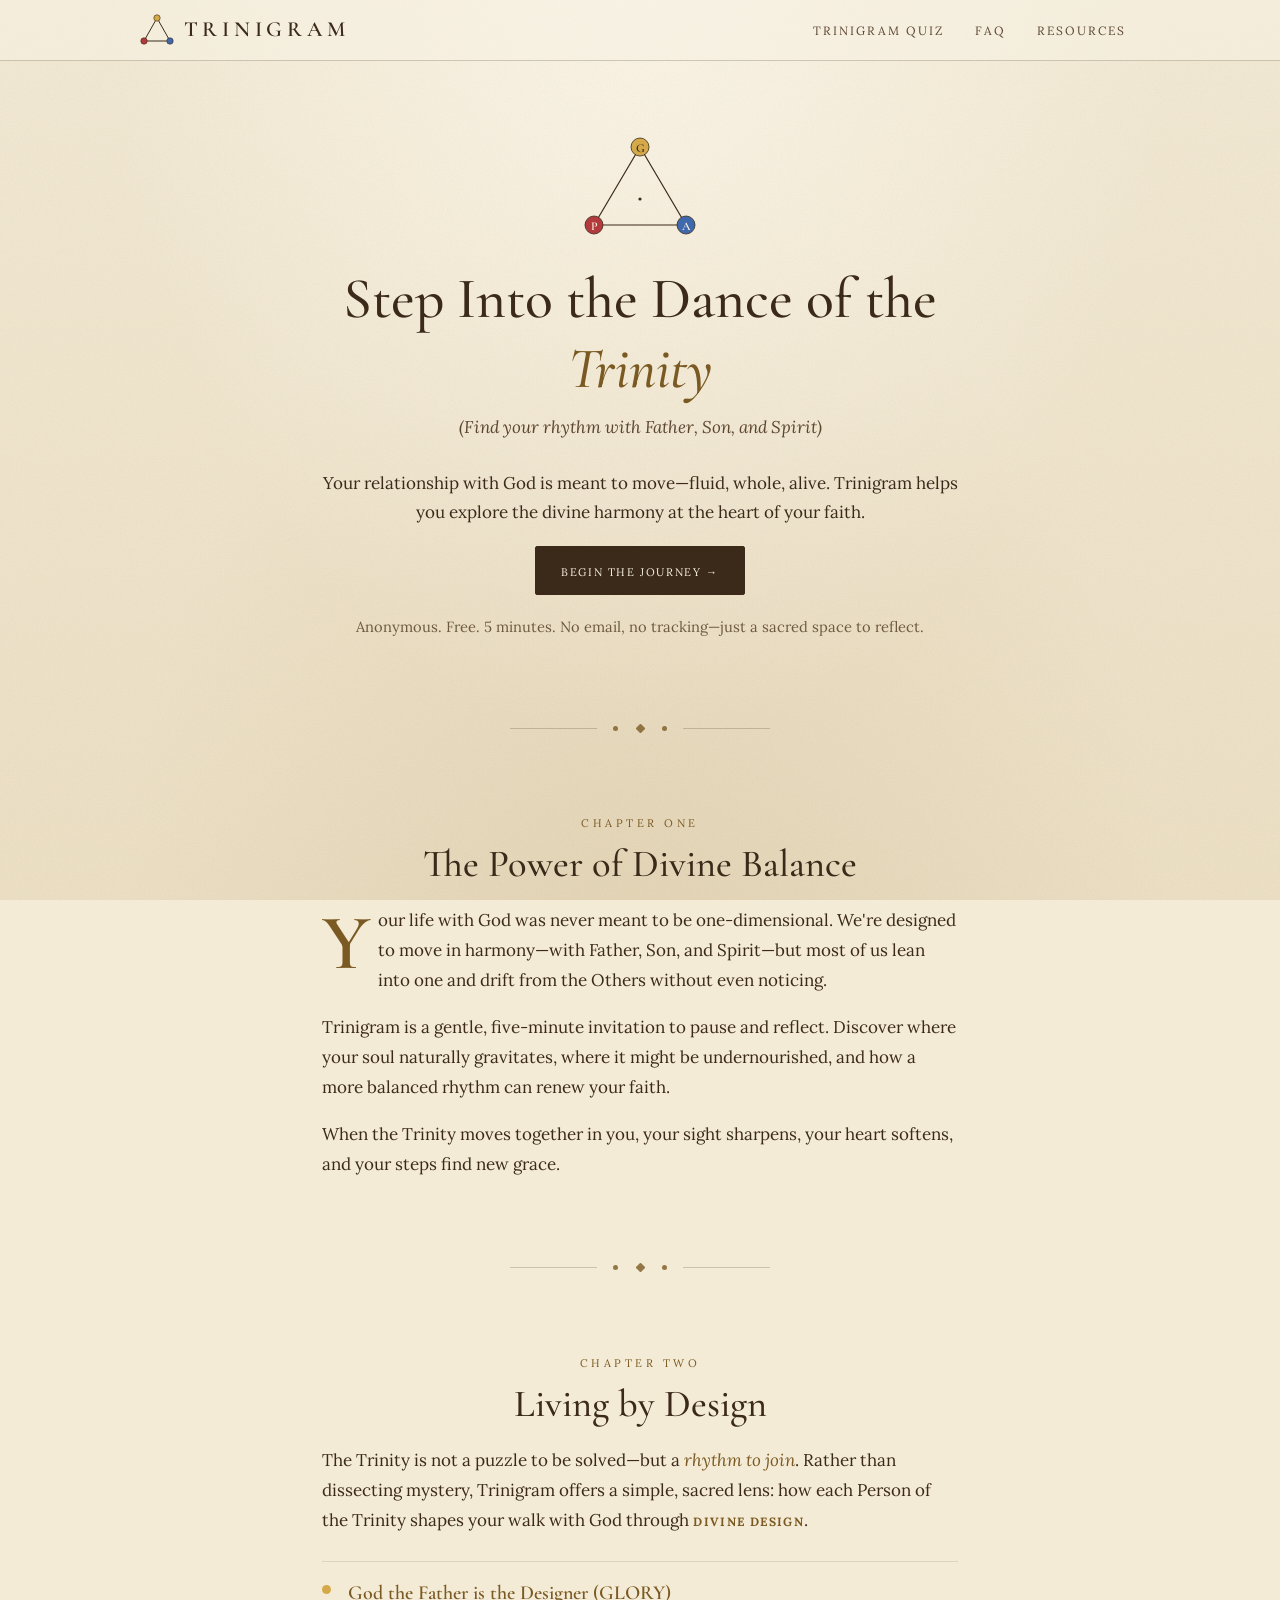
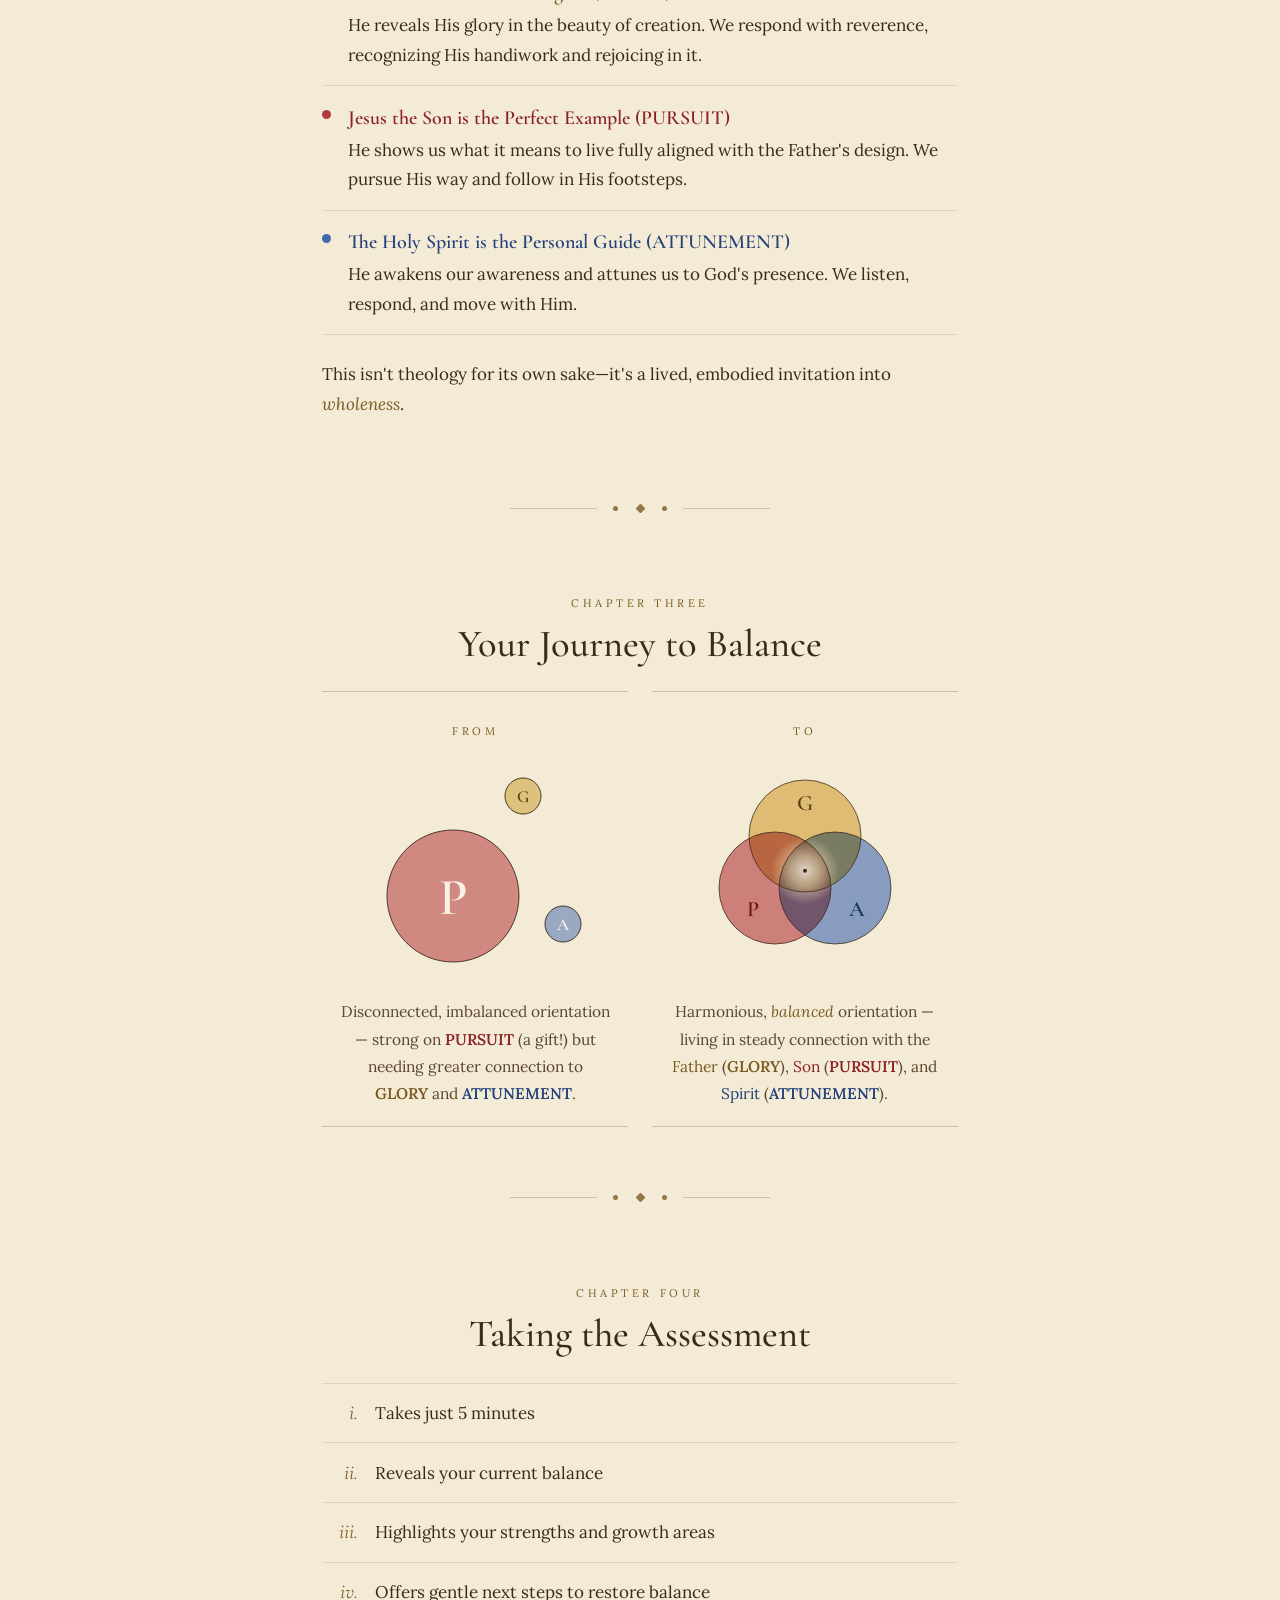
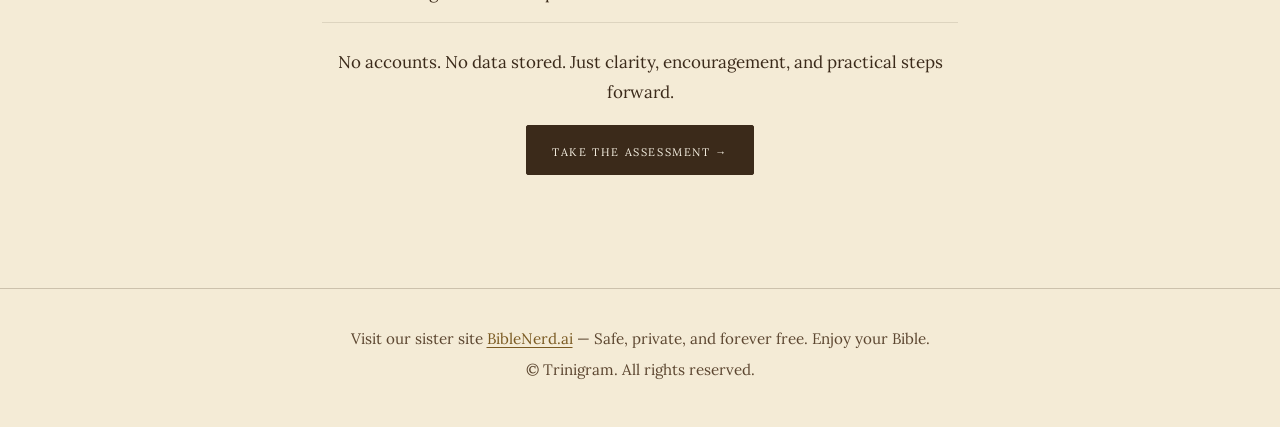
==== index.html @ 8eabbb0c "Quiet Manuscript static rebuild (preview, no CNAME yet)" ====
<!DOCTYPE html>
<html lang="en">
<head>
  <meta charset="UTF-8">
  <meta name="viewport" content="width=device-width, initial-scale=1.0">
  <meta name="referrer" content="no-referrer">
  <title>Trinigram</title>
  <meta name="description" content="Trinigram is a free, private, 5-minute quiz to explore your connections with Father, Son, and Spirit.">
  <link rel="preconnect" href="https://fonts.googleapis.com">
  <link rel="preconnect" href="https://fonts.gstatic.com" crossorigin>
  <link href="https://fonts.googleapis.com/css2?family=Cormorant+Garamond:ital,wght@0,400;0,500;0,600;1,400;1,500&family=Lora:ital,wght@0,400;0,500;0,600;1,400&display=swap" rel="stylesheet">
  <link rel="stylesheet" href="css/style.css">
</head>
<body>
  <a class="skip-link" href="#main">Skip to content</a>
  <header class="site-header">
    <div class="bar">
      <a class="wordmark" href="./" aria-label="Trinigram home"><svg viewBox="0 0 34 32" aria-hidden="true" focusable="false">
  <polygon points="17,4 4,27 30,27" fill="none" stroke="#3b2a1a" stroke-width="1" stroke-linejoin="round"/>
  <circle cx="17" cy="4" r="3.2" fill="#d4a94a" stroke="#3b2a1a" stroke-width="0.6"/>
  <circle cx="4" cy="27" r="3.2" fill="#b23a3c" stroke="#3b2a1a" stroke-width="0.6"/>
  <circle cx="30" cy="27" r="3.2" fill="#3f68ad" stroke="#3b2a1a" stroke-width="0.6"/>
</svg><span>TRINIGRAM</span></a>
      <nav class="site-nav" aria-label="Main">
        <ul>
          <li><a href="assessment/">Trinigram Quiz</a></li>
          <li><a href="dive-deeper/">FAQ</a></li>
          <li><a href="books-articles/">Resources</a></li>
        </ul>
      </nav>
    </div>
  </header>
  <main id="main">
    <div class="column">
      <section class="hero" aria-labelledby="hero-title">
        <svg class="mark" viewBox="0 0 120 110" role="img" aria-label="Trinigram triangle: Glory, Pursuit, Attunement">
  <polygon points="60,14 14,92 106,92" fill="none" stroke="#3b2a1a" stroke-width="1.2" stroke-linejoin="round"/>
  <circle cx="60" cy="14" r="9" fill="#d4a94a" stroke="#3b2a1a" stroke-width="0.8"/>
  <circle cx="14" cy="92" r="9" fill="#b23a3c" stroke="#3b2a1a" stroke-width="0.8"/>
  <circle cx="106" cy="92" r="9" fill="#3f68ad" stroke="#3b2a1a" stroke-width="0.8"/>
  <text x="60" y="18.5" text-anchor="middle" font-family="Cormorant Garamond, Georgia, serif" font-size="12" font-weight="600" fill="#3b2a1a">G</text>
  <text x="14" y="96.5" text-anchor="middle" font-family="Cormorant Garamond, Georgia, serif" font-size="12" font-weight="600" fill="#f8f2e4">P</text>
  <text x="106" y="96.5" text-anchor="middle" font-family="Cormorant Garamond, Georgia, serif" font-size="12" font-weight="600" fill="#f8f2e4">A</text>
  <circle cx="60" cy="66" r="1.6" fill="#3b2a1a"/>
</svg>
        <h1 id="hero-title">Step Into the Dance of the <span class="accent">Trinity</span></h1>
        <p class="sub">(Find your rhythm with Father, Son, and Spirit)</p>
        <p>Your relationship with God is meant to move—fluid, whole, alive. Trinigram helps you explore the divine harmony at the heart of your faith.</p>
        <p><a class="btn" href="assessment/">Begin the Journey →</a></p>
        <p class="fine">Anonymous. Free. 5 minutes. No email, no tracking—just a sacred space to reflect.</p>
      </section>

      <div class="ornament" aria-hidden="true"><span></span><span></span><span></span></div>

      <section class="section" aria-labelledby="ch1">
        <span class="chapter">Chapter One</span>
        <h2 id="ch1">The Power of Divine Balance</h2>
        <p class="dropcap">Your life with God was never meant to be one-dimensional. We're designed to move in harmony—with Father, Son, and Spirit—but most of us lean into one and drift from the Others without even noticing.</p>
        <p>Trinigram is a gentle, five-minute invitation to pause and reflect. Discover where your soul naturally gravitates, where it might be undernourished, and how a more balanced rhythm can renew your faith.</p>
        <p>When the Trinity moves together in you, your sight sharpens, your heart softens, and your steps find new grace.</p>
      </section>

      <div class="ornament" aria-hidden="true"><span></span><span></span><span></span></div>

      <section class="section" aria-labelledby="ch2">
        <span class="chapter">Chapter Two</span>
        <h2 id="ch2">Living by Design</h2>
        <p>The Trinity is not a puzzle to be solved—but a <em class="accent">rhythm to join</em>. Rather than dissecting mystery, Trinigram offers a simple, sacred lens: how each Person of the Trinity shapes your walk with God through <span class="accent caps"><strong>DIVINE DESIGN</strong></span>.</p>
        <ul class="persons">
          <li class="g"><strong class="t-g">God the Father is the Designer (GLORY)</strong>He reveals His glory in the beauty of creation. We respond with reverence, recognizing His handiwork and rejoicing in it.</li>
          <li class="p"><strong class="t-p">Jesus the Son is the Perfect Example (PURSUIT)</strong>He shows us what it means to live fully aligned with the Father's design. We pursue His way and follow in His footsteps.</li>
          <li class="a"><strong class="t-a">The Holy Spirit is the Personal Guide (ATTUNEMENT)</strong>He awakens our awareness and attunes us to God's presence. We listen, respond, and move with Him.</li>
        </ul>
        <p>This isn't theology for its own sake—it's a lived, embodied invitation into <em class="accent">wholeness</em>.</p>
      </section>

      <div class="ornament" aria-hidden="true"><span></span><span></span><span></span></div>

      <section class="section" aria-labelledby="ch3">
        <span class="chapter">Chapter Three</span>
        <h2 id="ch3">Your Journey to Balance</h2>
        <div class="journey">
          <figure class="panel" style="margin:0">
            <span class="label">From</span>
            <svg viewBox="0 0 240 230" role="img" aria-labelledby="from-title">
  <title id="from-title">Imbalanced: a large Pursuit circle with small, separate Glory and Attunement circles</title>
  <circle cx="98" cy="140" r="66" fill="#b23a3c" fill-opacity="0.55" stroke="#3b2a1a" stroke-width="0.9"/>
  <circle cx="168" cy="40" r="18" fill="#d4a94a" fill-opacity="0.62" stroke="#3b2a1a" stroke-width="0.9"/>
  <circle cx="208" cy="168" r="18" fill="#3f68ad" fill-opacity="0.5" stroke="#3b2a1a" stroke-width="0.9"/>
  <g font-family="Cormorant Garamond, Georgia, serif" font-weight="600" text-anchor="middle">
    <text x="98" y="158" font-size="52" fill="#f8f2e4">P</text>
    <text x="168" y="46" font-size="17" fill="#5c3f10">G</text>
    <text x="208" y="174" font-size="17" fill="#f8f2e4">A</text>
  </g>
</svg>
            <figcaption><p>Disconnected, imbalanced orientation — strong on <span class="t-p">PURSUIT</span> (a gift!) but needing greater connection to <span class="t-g">GLORY</span> and <span class="t-a">ATTUNEMENT</span>.</p></figcaption>
          </figure>
          <figure class="panel" style="margin:0">
            <span class="label">To</span>
            <svg viewBox="0 0 240 230" role="img" aria-labelledby="to-title">
  <title id="to-title">Balanced: three equal overlapping circles for Glory, Pursuit and Attunement</title>
  <defs>
    <radialGradient id="glow" cx="120" cy="114.7" r="34" gradientUnits="userSpaceOnUse">
      <stop offset="0" stop-color="#fffaf0" stop-opacity="0.8"/>
      <stop offset="0.45" stop-color="#f6e6b8" stop-opacity="0.55"/>
      <stop offset="1" stop-color="#f6e6b8" stop-opacity="0"/>
    </radialGradient>
  </defs>
  <g style="isolation:isolate">
    <circle cx="120" cy="80" r="56" fill="#d4a94a" fill-opacity="0.7" style="mix-blend-mode:multiply"/>
    <circle cx="90" cy="132" r="56" fill="#b23a3c" fill-opacity="0.6" style="mix-blend-mode:multiply"/>
    <circle cx="150" cy="132" r="56" fill="#3f68ad" fill-opacity="0.6" style="mix-blend-mode:multiply"/>
  </g>
  <circle cx="120" cy="114.7" r="34" fill="url(#glow)"/>
  <g fill="none" stroke="#3b2a1a" stroke-width="0.9" stroke-opacity="0.85">
    <circle cx="120" cy="80" r="56"/><circle cx="90" cy="132" r="56"/><circle cx="150" cy="132" r="56"/>
  </g>
  <circle cx="120" cy="114.7" r="2" fill="#3b2a1a"/>
  <g font-family="Cormorant Garamond, Georgia, serif" font-size="22" font-weight="600" text-anchor="middle">
    <text x="120" y="54" fill="#5c3f10">G</text>
    <text x="68" y="160" fill="#6e1619">P</text>
    <text x="172" y="160" fill="#1a3361">A</text>
  </g>
</svg>
            <figcaption><p>Harmonious, <em class="accent">balanced</em> orientation — living in steady connection with the <span class="t-g" style="font-weight:400">Father</span> (<span class="t-g">GLORY</span>), <span class="t-p" style="font-weight:400">Son</span> (<span class="t-p">PURSUIT</span>), and <span class="t-a" style="font-weight:400">Spirit</span> (<span class="t-a">ATTUNEMENT</span>).</p></figcaption>
          </figure>
        </div>
      </section>

      <div class="ornament" aria-hidden="true"><span></span><span></span><span></span></div>

      <section class="section" aria-labelledby="ch4">
        <span class="chapter">Chapter Four</span>
        <h2 id="ch4">Taking the Assessment</h2>
        <ol class="numerals">
          <li>Takes just 5 minutes</li>
          <li>Reveals your current balance</li>
          <li>Highlights your strengths and growth areas</li>
          <li>Offers gentle next steps to restore balance</li>
        </ol>
        <p class="center">No accounts. No data stored. Just clarity, encouragement, and practical steps forward.</p>
        <p class="center"><a class="btn" href="assessment/">Take the Assessment →</a></p>
      </section>
    </div>
  </main>
  <footer class="site-footer">
    <p>Visit our sister site <a href="https://biblenerd.ai/" rel="noopener noreferrer">BibleNerd.ai</a> — Safe, private, and forever free. Enjoy your Bible.</p>
    <p>© Trinigram. All rights reserved.</p>
  </footer>
</body>
</html>
---- css/style.css ----
/* Trinigram — "Quiet Manuscript"
   Static, no images, no tracking. Fonts: Google Fonts (Cormorant Garamond, Lora). */

:root {
  --parchment: #f4ebd6;
  --parchment-2: #ede1c6;
  --vellum: #f8f2e4;
  --ink: #3b2a1a;
  --ink-soft: #5c4630;
  --ink-faint: #6e5a40;
  --rule: rgba(59, 42, 26, 0.22);
  --rule-soft: rgba(59, 42, 26, 0.12);
  --gold: #7a5a22;        /* accent for text (AA on parchment) */

  /* Per-Person jewel tones: fills for diagrams, darker tones for labels */
  --glory-fill: #d4a94a;
  --pursuit-fill: #b23a3c;
  --attune-fill: #3f68ad;
  --glory-text: #7a5a22;
  --pursuit-text: #8a2226;
  --attune-text: #24427a;

  --column: 680px;
  --serif-display: "Cormorant Garamond", "Cormorant", Garamond, "EB Garamond", "Times New Roman", serif;
  --serif-body: "Lora", Georgia, "Times New Roman", serif;
}

*, *::before, *::after { box-sizing: border-box; }

html { -webkit-text-size-adjust: 100%; }

body {
  margin: 0;
  color: var(--ink);
  font-family: var(--serif-body);
  font-size: 1.0625rem;
  line-height: 1.75;
  background-color: var(--parchment);
  background-image:
    url("data:image/svg+xml;utf8,<svg xmlns='http://www.w3.org/2000/svg' width='220' height='220'><filter id='n'><feTurbulence type='fractalNoise' baseFrequency='0.85' numOctaves='3' stitchTiles='stitch'/><feColorMatrix values='0 0 0 0 0.23  0 0 0 0 0.16  0 0 0 0 0.10  0 0 0 0.07 0'/></filter><rect width='100%' height='100%' filter='url(%23n)'/></svg>"),
    radial-gradient(ellipse at 50% -10%, rgba(255, 250, 238, 0.85) 0%, rgba(255, 250, 238, 0) 60%),
    radial-gradient(ellipse at 50% 120%, rgba(160, 120, 60, 0.12) 0%, rgba(160, 120, 60, 0) 60%),
    linear-gradient(180deg, var(--parchment) 0%, var(--parchment-2) 100%);
  background-attachment: fixed;
  min-height: 100vh;
  display: flex;
  flex-direction: column;
}

a { color: var(--gold); text-decoration-thickness: 1px; text-underline-offset: 3px; }
a:hover { color: var(--ink); }
a:focus-visible, button:focus-visible, input:focus-visible + .opt-face, .btn:focus-visible {
  outline: 2px solid var(--gold);
  outline-offset: 3px;
}

.skip-link {
  position: absolute; left: -999px; top: 0;
  background: var(--vellum); color: var(--ink); padding: 0.5rem 1rem; z-index: 10;
}
.skip-link:focus { left: 1rem; top: 1rem; }

/* ---------- Header / nav ---------- */
.site-header {
  border-bottom: 1px solid var(--rule);
  background: rgba(248, 242, 228, 0.55);
}
.site-header .bar {
  max-width: 1040px;
  margin: 0 auto;
  padding: 0.5rem 1.25rem;
  display: flex;
  align-items: center;
  justify-content: space-between;
  gap: 0.75rem;
  flex-wrap: wrap;
}
.wordmark {
  display: inline-flex; align-items: center; gap: 0.6rem;
  min-height: 44px;
  color: var(--ink); text-decoration: none;
  font-family: var(--serif-display);
  font-weight: 600;
  font-size: 1.35rem;
  letter-spacing: 0.22em;
}
.wordmark:hover { color: var(--ink); }
.wordmark svg { width: 34px; height: 32px; flex: none; }

.site-nav ul { list-style: none; margin: 0; padding: 0; display: flex; flex-wrap: wrap; gap: 0.25rem; }
.site-nav a {
  display: inline-flex; align-items: center;
  min-height: 44px; padding: 0 0.85rem;
  font-variant-caps: all-small-caps;
  font-family: var(--serif-body);
  letter-spacing: 0.12em;
  font-size: 1.05rem;
  color: var(--ink-soft);
  text-decoration: none;
  border-bottom: 1px solid transparent;
}
.site-nav a:hover { color: var(--ink); border-bottom-color: var(--gold); }
.site-nav a[aria-current="page"] { color: var(--gold); border-bottom-color: var(--gold); }

@media (max-width: 560px) {
  .site-header .bar { justify-content: center; }
  .site-nav ul { justify-content: center; }
  .site-nav a { padding: 0 0.6rem; }
}

/* ---------- Layout ---------- */
main { flex: 1 0 auto; }
.column {
  max-width: var(--column);
  margin: 0 auto;
  padding: 0 1.4rem;
}
.page-top { padding-top: 3.5rem; }

h1, h2, h3, h4 {
  font-family: var(--serif-display);
  font-weight: 600;
  color: var(--ink);
  line-height: 1.2;
}
h1 { font-size: clamp(2.3rem, 6vw, 3.2rem); margin: 0 0 0.6rem; text-align: center; font-weight: 500; }
h2 { font-size: clamp(1.9rem, 4.6vw, 2.4rem); margin: 0 0 1.2rem; text-align: center; font-weight: 500; }
h3 { font-size: 1.5rem; margin: 2rem 0 0.6rem; }
h4 { font-size: 1.25rem; margin: 1.4rem 0 0.3rem; }
p { margin: 0 0 1.1rem; }

.label, .chapter {
  display: block;
  text-align: center;
  font-variant-caps: all-small-caps;
  letter-spacing: 0.22em;
  font-size: 1rem;
  color: var(--gold);
  margin-bottom: 0.4rem;
}
.lede { text-align: center; font-style: italic; color: var(--ink-soft); }
.center { text-align: center; }
.small { font-size: 0.92rem; color: var(--ink-faint); }
.accent { color: var(--gold); }
.caps { font-variant-caps: all-small-caps; letter-spacing: 0.08em; }

.section { padding: 1.5rem 0 1rem; }

/* Ornament between sections */
.ornament {
  display: flex; align-items: center; justify-content: center; gap: 0.9rem;
  margin: 3.2rem auto;
  max-width: 260px;
}
.ornament::before, .ornament::after {
  content: ""; flex: 1; height: 1px; background: var(--rule);
}
.ornament span {
  width: 5px; height: 5px; border-radius: 50%; background: var(--gold); opacity: 0.8;
  display: inline-block; margin: 0 2px;
}
.ornament span:nth-child(2) { width: 7px; height: 7px; transform: rotate(45deg); border-radius: 1px; }

/* Drop cap */
.dropcap::first-letter {
  float: left;
  font-family: var(--serif-display);
  font-weight: 600;
  font-size: 4.6em;
  line-height: 0.82;
  padding: 0.06em 0.1em 0 0;
  color: var(--gold);
}

/* Hero */
.hero { text-align: center; padding: 4.5rem 0 1rem; }
.hero h1 { font-size: clamp(2.4rem, 7vw, 3.6rem); }
.hero h1 .accent { font-style: italic; }
.hero .sub { font-style: italic; color: var(--ink-soft); margin-bottom: 1.6rem; }
.hero .fine { font-size: 0.92rem; color: var(--ink-faint); margin-top: 1.2rem; }
.hero .mark { width: 120px; height: 110px; margin: 0 auto 1.4rem; display: block; }

/* Buttons */
.btn {
  display: inline-flex; align-items: center; justify-content: center;
  min-height: 48px; padding: 0.6rem 1.6rem;
  font-family: var(--serif-body);
  font-size: 1rem;
  letter-spacing: 0.1em;
  font-variant-caps: all-small-caps;
  text-decoration: none;
  color: var(--vellum);
  background: var(--ink);
  border: 1px solid var(--ink);
  border-radius: 2px;
  cursor: pointer;
  transition: background 0.2s, color 0.2s;
}
.btn:hover { background: var(--gold); border-color: var(--gold); color: var(--vellum); }
.btn.ghost { background: transparent; color: var(--ink); }
.btn.ghost:hover { background: rgba(122, 90, 34, 0.08); color: var(--ink); border-color: var(--gold); }
.btn[disabled] { opacity: 0.45; cursor: not-allowed; }
.btn-row { display: flex; flex-wrap: wrap; gap: 0.75rem; justify-content: center; margin: 1.5rem 0; }

/* Living by Design list */
.persons { list-style: none; padding: 0; margin: 1.6rem 0; }
.persons li { padding: 0.9rem 0 0.9rem 1.6rem; border-top: 1px solid var(--rule-soft); position: relative; }
.persons li:last-child { border-bottom: 1px solid var(--rule-soft); }
.persons li::before {
  content: ""; position: absolute; left: 0; top: 1.45rem; width: 9px; height: 9px; border-radius: 50%;
}
.persons .g::before { background: var(--glory-fill); }
.persons .p::before { background: var(--pursuit-fill); }
.persons .a::before { background: var(--attune-fill); }
.persons strong { font-family: var(--serif-display); font-size: 1.25rem; font-weight: 600; display: block; }

.t-g { color: var(--glory-text); }
.t-p { color: var(--pursuit-text); }
.t-a { color: var(--attune-text); }
.t-g, .t-p, .t-a { font-weight: 600; }

/* Journey panels */
.journey { display: grid; grid-template-columns: 1fr 1fr; gap: 1.5rem; margin-top: 1.5rem; }
.panel {
  text-align: center;
  padding: 1.4rem 1.1rem 1.2rem;
  border-top: 1px solid var(--rule);
  border-bottom: 1px solid var(--rule);
}
.panel .label { margin-bottom: 0.8rem; }
.panel svg { width: 100%; max-width: 240px; height: auto; display: block; margin: 0 auto 0.8rem; }
.panel p { font-size: 0.97rem; color: var(--ink-soft); margin: 0; }
@media (max-width: 600px) { .journey { grid-template-columns: 1fr; } }

/* Roman-numeral list */
.numerals { list-style: none; counter-reset: rn; padding: 0; margin: 1.6rem 0; }
.numerals li {
  counter-increment: rn;
  display: flex; gap: 1.1rem; align-items: baseline;
  padding: 0.7rem 0;
  border-top: 1px solid var(--rule-soft);
}
.numerals li:last-child { border-bottom: 1px solid var(--rule-soft); }
.numerals li::before {
  content: counter(rn, lower-roman) ".";
  font-family: var(--serif-display);
  font-style: italic;
  font-size: 1.3rem;
  color: var(--gold);
  min-width: 2.2rem;
  text-align: right;
}

/* Footer */
.site-footer {
  margin-top: 5rem;
  border-top: 1px solid var(--rule);
  padding: 2rem 1.4rem 2.4rem;
  text-align: center;
  font-size: 0.95rem;
  color: var(--ink-soft);
}
.site-footer p { margin: 0.3rem 0; }

/* ---------- FAQ ---------- */
.faq h2 { margin-top: 0.5rem; }
.faq h3 { color: var(--ink); }
.faq ul, .faq ol { padding-left: 1.4rem; }
.faq li { margin-bottom: 0.3rem; }
.faq dl { margin: 0 0 1rem; }
.faq dt { font-family: var(--serif-display); font-weight: 600; font-size: 1.2rem; color: var(--gold); margin-top: 0.9rem; }
.faq dd { margin: 0.1rem 0 0; }
.pair { display: grid; grid-template-columns: 1fr 1fr; gap: 1rem; margin: 0.6rem 0 1rem; }
.pair .caps { color: var(--gold); display: block; }
@media (max-width: 520px) { .pair { grid-template-columns: 1fr; } }
.footlinks { text-align: center; font-size: 0.95rem; margin-top: 2.5rem; }

/* ---------- Resources ---------- */
.res-cat { margin-top: 1rem; }
.res-cat h2 { display: flex; align-items: center; justify-content: center; gap: 0.6rem; }
.res-cat h2 .dot { width: 10px; height: 10px; border-radius: 50%; display: inline-block; }
.res-list { list-style: none; padding: 0; margin: 0; }
.res-list li { padding: 0.8rem 0; border-top: 1px solid var(--rule-soft); }
.res-list li:last-child { border-bottom: 1px solid var(--rule-soft); }
.res-list .type {
  font-variant-caps: all-small-caps; letter-spacing: 0.12em; font-size: 0.9rem; color: var(--ink-faint);
  margin-right: 0.5rem;
}
.res-list a { text-decoration: none; color: var(--ink); }
.res-list a:hover { color: var(--gold); text-decoration: underline; }
.res-list .added { display: block; font-size: 0.88rem; color: var(--ink-faint); }
.empty { text-align: center; font-style: italic; color: var(--ink-faint); }

/* ---------- Quiz ---------- */
.scale-legend {
  display: flex; justify-content: space-between; max-width: 340px; margin: 0.5rem auto 0;
  font-variant-caps: all-small-caps; letter-spacing: 0.1em; color: var(--ink-faint); font-size: 0.95rem;
}
.progress { margin: 2rem 0 1.6rem; }
.progress .meta { display: flex; justify-content: space-between; font-variant-caps: all-small-caps; letter-spacing: 0.12em; color: var(--ink-soft); font-size: 0.95rem; }
.progress .track { height: 3px; background: var(--rule-soft); margin-top: 0.4rem; position: relative; }
.progress .fill { position: absolute; left: 0; top: 0; bottom: 0; background: var(--gold); transition: width 0.3s ease; }

.question { border: 0; margin: 0; padding: 0; min-width: 0; }
.question legend {
  font-family: var(--serif-display);
  font-size: clamp(1.5rem, 4vw, 1.9rem);
  line-height: 1.3;
  font-weight: 500;
  text-align: center;
  padding: 0;
  margin: 0 auto 1.8rem;
}
.options { display: grid; grid-template-columns: repeat(6, 1fr); gap: 0.5rem; max-width: 460px; margin: 0 auto; }
.opt { position: relative; display: block; }
.opt input { position: absolute; opacity: 0; width: 1px; height: 1px; }
.opt-face {
  display: flex; flex-direction: column; align-items: center; justify-content: center;
  min-height: 56px; min-width: 44px;
  border: 1px solid var(--rule);
  border-radius: 50%;
  aspect-ratio: 1 / 1;
  font-family: var(--serif-display);
  font-size: 1.45rem;
  color: var(--ink-soft);
  background: rgba(248, 242, 228, 0.6);
  cursor: pointer;
  transition: border-color 0.15s, background 0.15s, color 0.15s;
}
.opt:hover .opt-face { border-color: var(--gold); }
.opt input:checked + .opt-face { background: var(--ink); color: var(--vellum); border-color: var(--ink); }
.opt input:focus-visible + .opt-face { outline: 2px solid var(--gold); outline-offset: 3px; }
.opt-caption { display: block; text-align: center; font-size: 0.8rem; color: var(--ink-faint); margin-top: 0.3rem; font-variant-caps: all-small-caps; letter-spacing: 0.08em; }
.quiz-nav { display: flex; justify-content: space-between; gap: 0.75rem; margin-top: 2.4rem; }
.quiz-nav .btn { min-width: 120px; }
@media (max-width: 420px) {
  .options { gap: 0.3rem; }
  .opt-face { font-size: 1.2rem; min-height: 46px; }
}

/* Results */
.results-venn { display: block; width: 100%; max-width: 340px; height: auto; margin: 0.5rem auto 1.5rem; }
.bars { margin: 1rem 0 0.5rem; }
.bar-row { padding: 0.8rem 0; border-top: 1px solid var(--rule-soft); }
.bar-row:last-child { border-bottom: 1px solid var(--rule-soft); }
.bar-head { display: flex; justify-content: space-between; align-items: baseline; gap: 0.5rem; }
.bar-head .name { font-family: var(--serif-display); font-size: 1.35rem; font-weight: 600; }
.bar-head .pct { font-family: var(--serif-display); font-size: 1.5rem; }
.badge { font-variant-caps: all-small-caps; letter-spacing: 0.12em; font-size: 0.85rem; color: var(--ink-soft); border: 1px solid var(--rule); padding: 0 0.5rem; margin-left: 0.5rem; vertical-align: middle; }
.bar-track { height: 6px; background: var(--rule-soft); margin: 0.35rem 0 0.3rem; }
.bar-fill { height: 100%; }
.bar-fill.g { background: var(--glory-fill); }
.bar-fill.p { background: var(--pursuit-fill); }
.bar-fill.a { background: var(--attune-fill); }
.bar-row .desc { font-size: 0.95rem; color: var(--ink-soft); margin: 0; }

.narrative h3 { font-size: 1.35rem; margin-top: 1.6rem; }
.keywords h4 { font-size: 1.3rem; }
.keywords .sub { font-style: italic; color: var(--ink-faint); margin-top: -0.2rem; }
.keywords dt { font-variant-caps: all-small-caps; letter-spacing: 0.1em; color: var(--gold); margin-top: 0.4rem; }
.keywords dd { margin: 0 0 0.4rem; }
.beta { text-align: center; border-top: 1px solid var(--rule); border-bottom: 1px solid var(--rule); padding: 1rem 0; margin: 1.5rem 0; }
.beta .caps { color: var(--gold); letter-spacing: 0.2em; }
.closing { font-style: italic; text-align: center; }

.hidden { display: none !important; }

@media print {
  .site-header, .site-footer, .btn-row, .no-print { display: none !important; }
  body { background: #fff; }
}

@media (prefers-reduced-motion: reduce) {
  * { transition: none !important; }
}
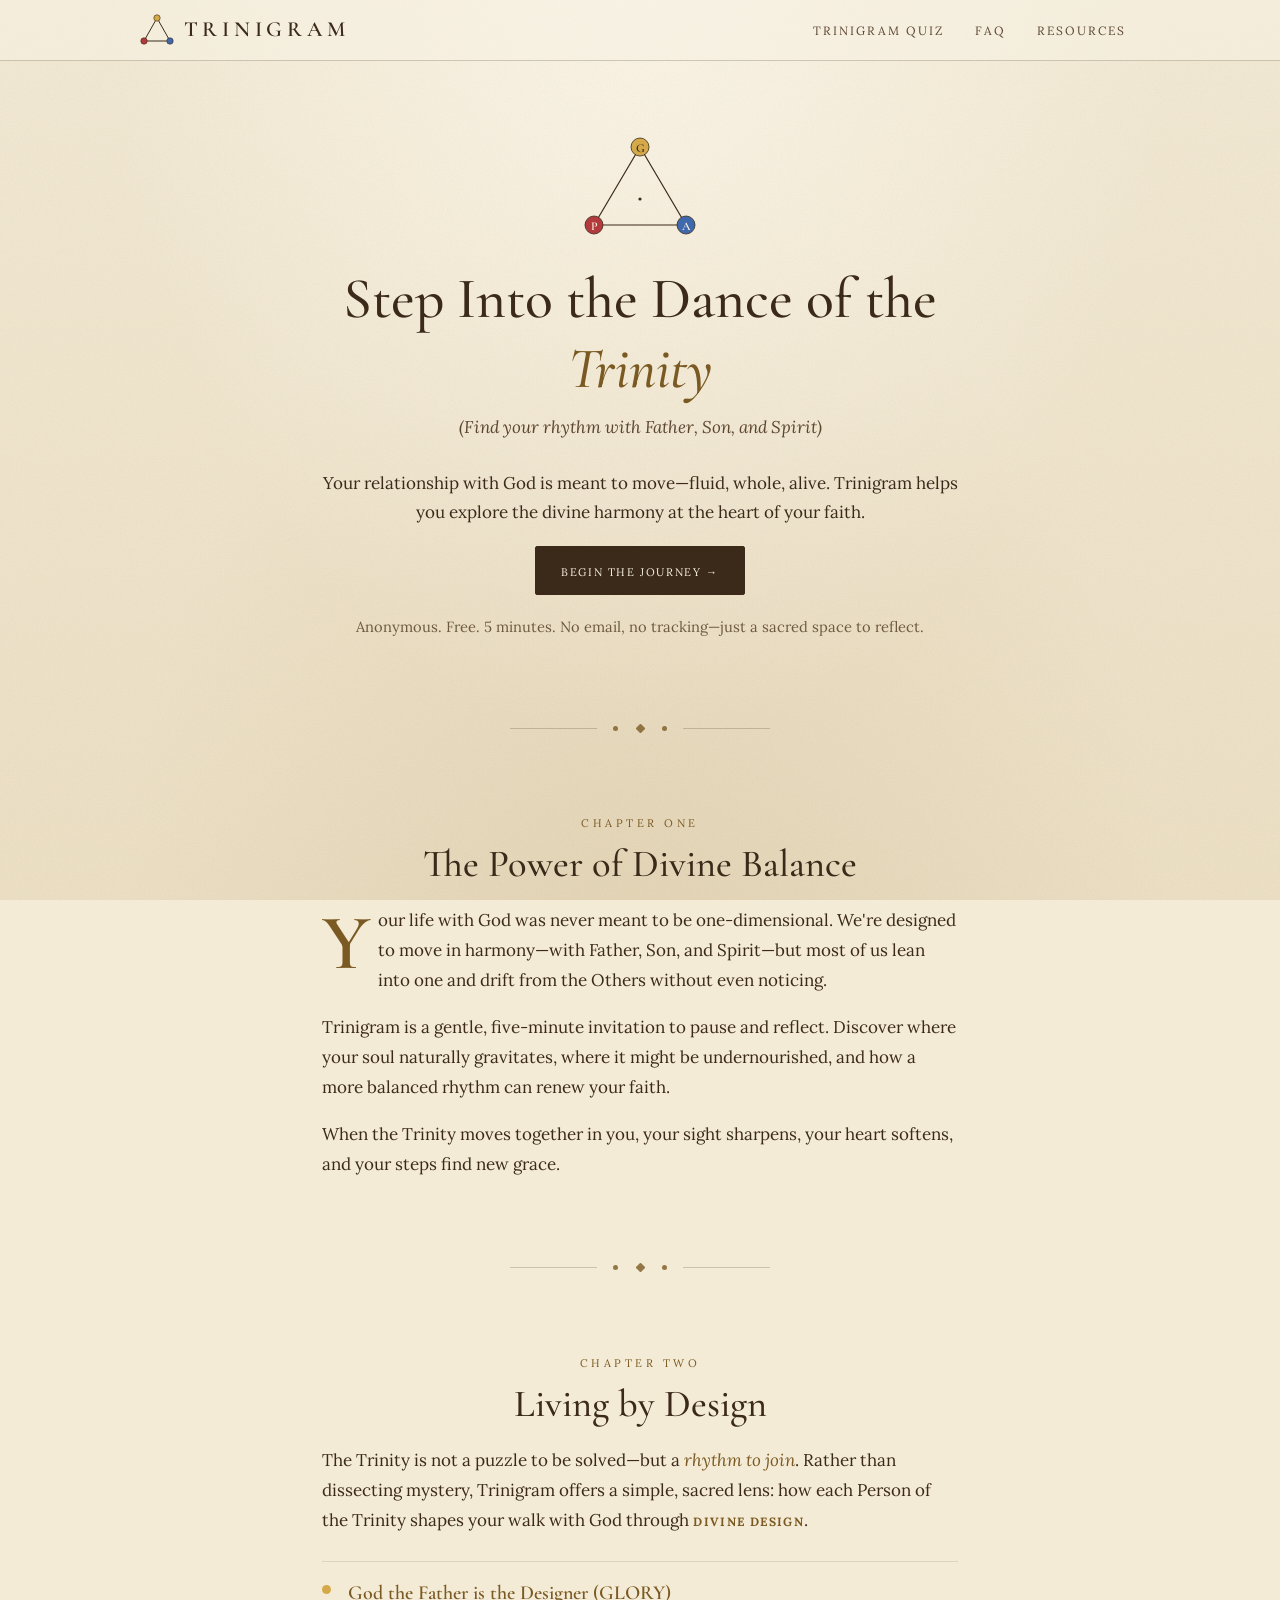
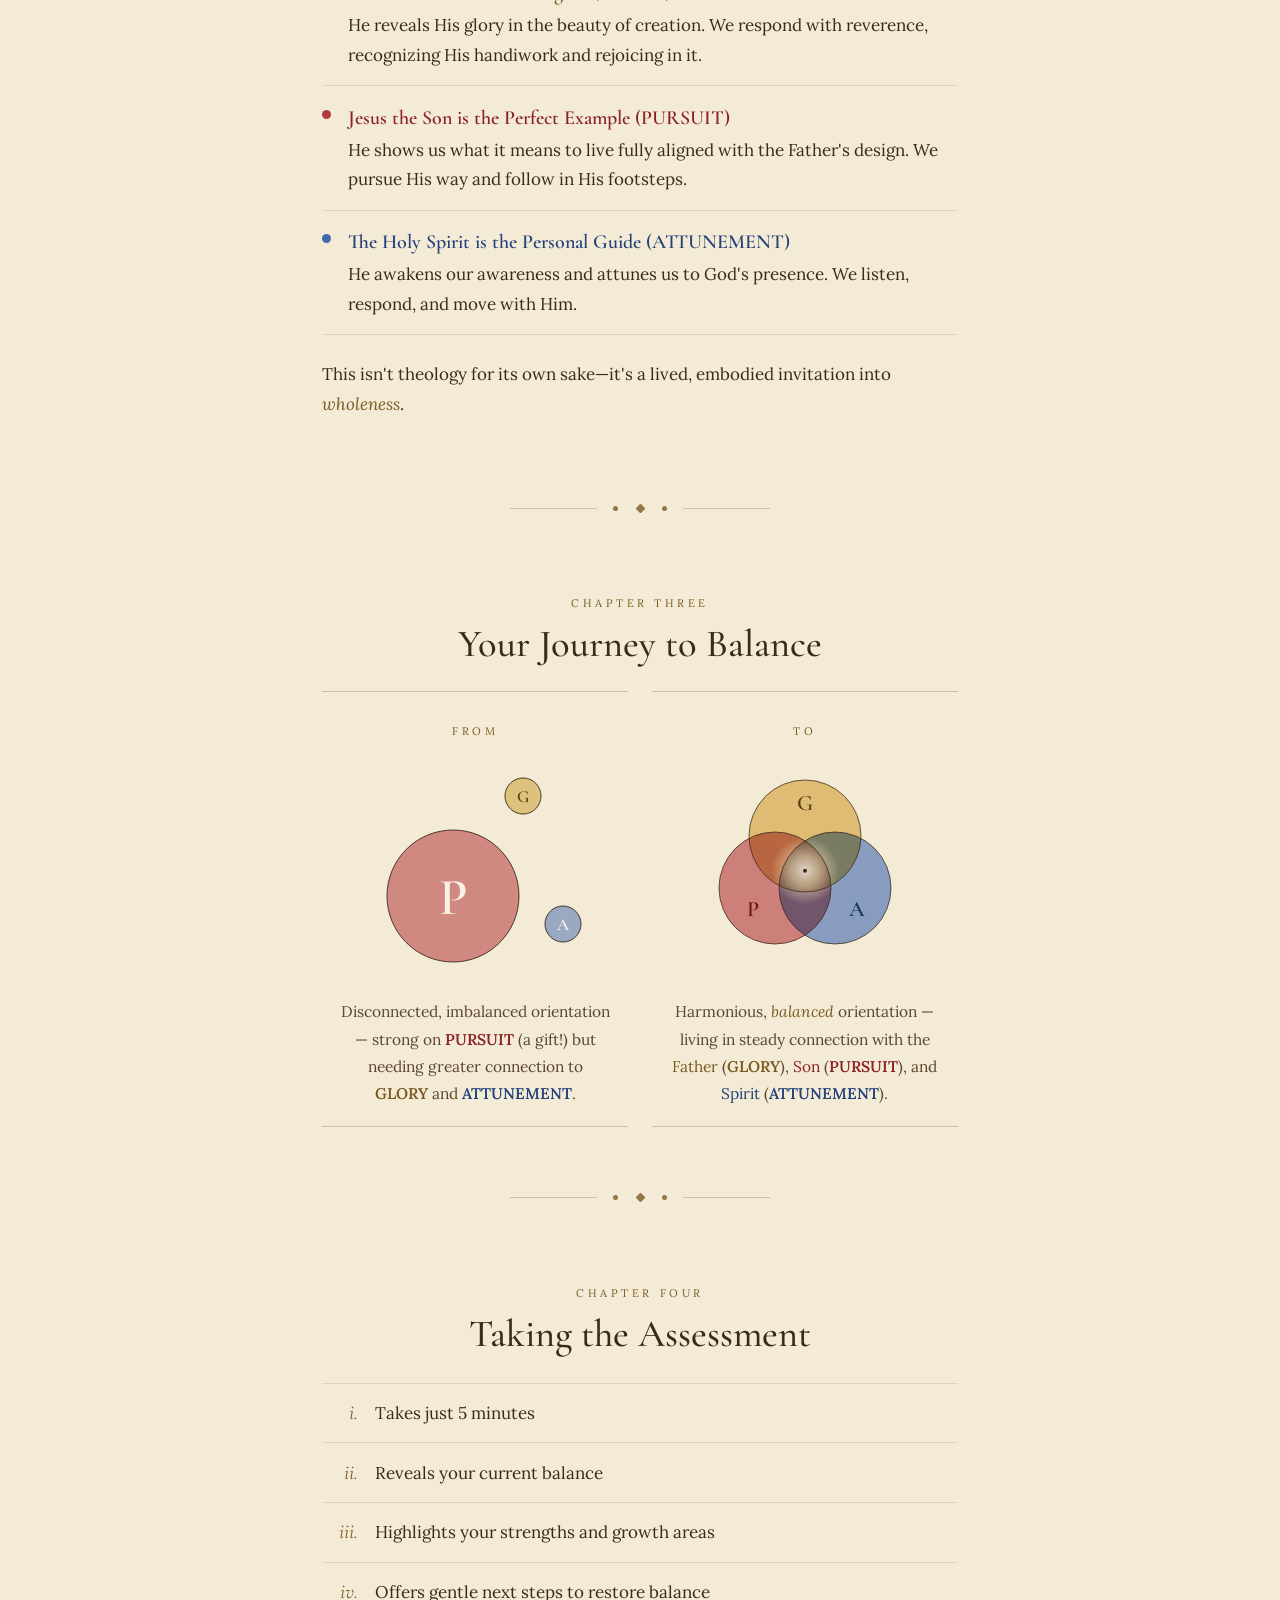
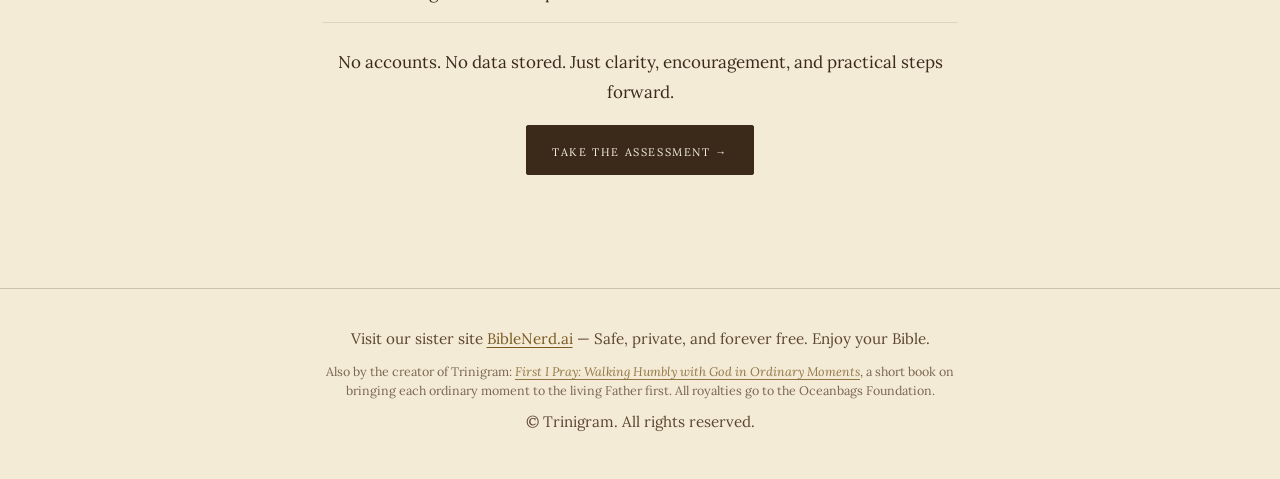
==== commit 3b26bb58: "Footer: fine-print note about First I Pray" ====
--- a/index.html
+++ b/index.html
@@ -145,6 +145,7 @@
   </main>
   <footer class="site-footer">
     <p>Visit our sister site <a href="https://biblenerd.ai/" rel="noopener noreferrer">BibleNerd.ai</a> — Safe, private, and forever free. Enjoy your Bible.</p>
+    <p class="fine-print">Also by the creator of Trinigram: <a href="https://firstipray.com/" rel="noopener noreferrer"><em>First I Pray: Walking Humbly with God in Ordinary Moments</em></a>, a short book on bringing each ordinary moment to the living Father first. All royalties go to the Oceanbags Foundation.</p>
     <p>© Trinigram. All rights reserved.</p>
   </footer>
 </body>
--- a/css/style.css
+++ b/css/style.css
@@ -261,6 +261,7 @@
   color: var(--ink-soft);
 }
 .site-footer p { margin: 0.3rem 0; }
+.site-footer .fine-print { font-size: 0.78rem; line-height: 1.5; opacity: 0.8; max-width: 40rem; margin: 0.6rem auto; }
 
 /* ---------- FAQ ---------- */
 .faq h2 { margin-top: 0.5rem; }
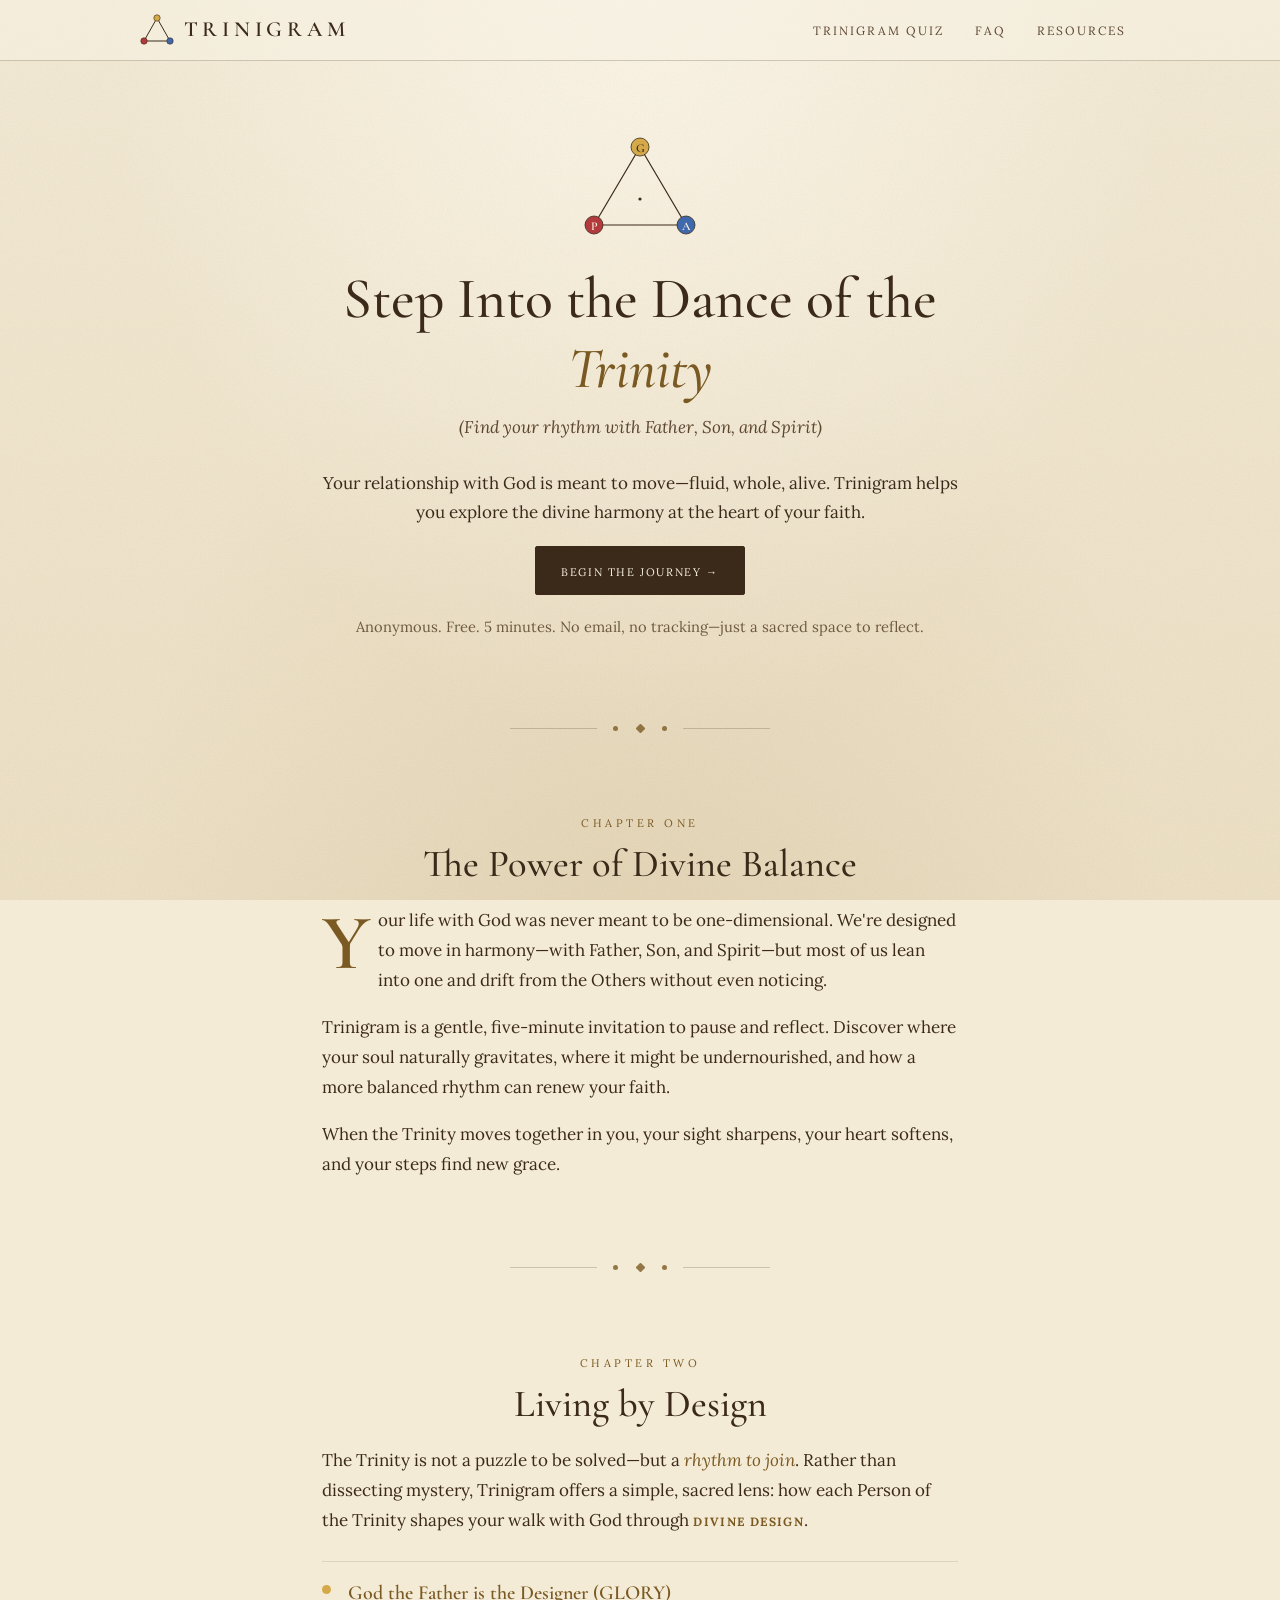
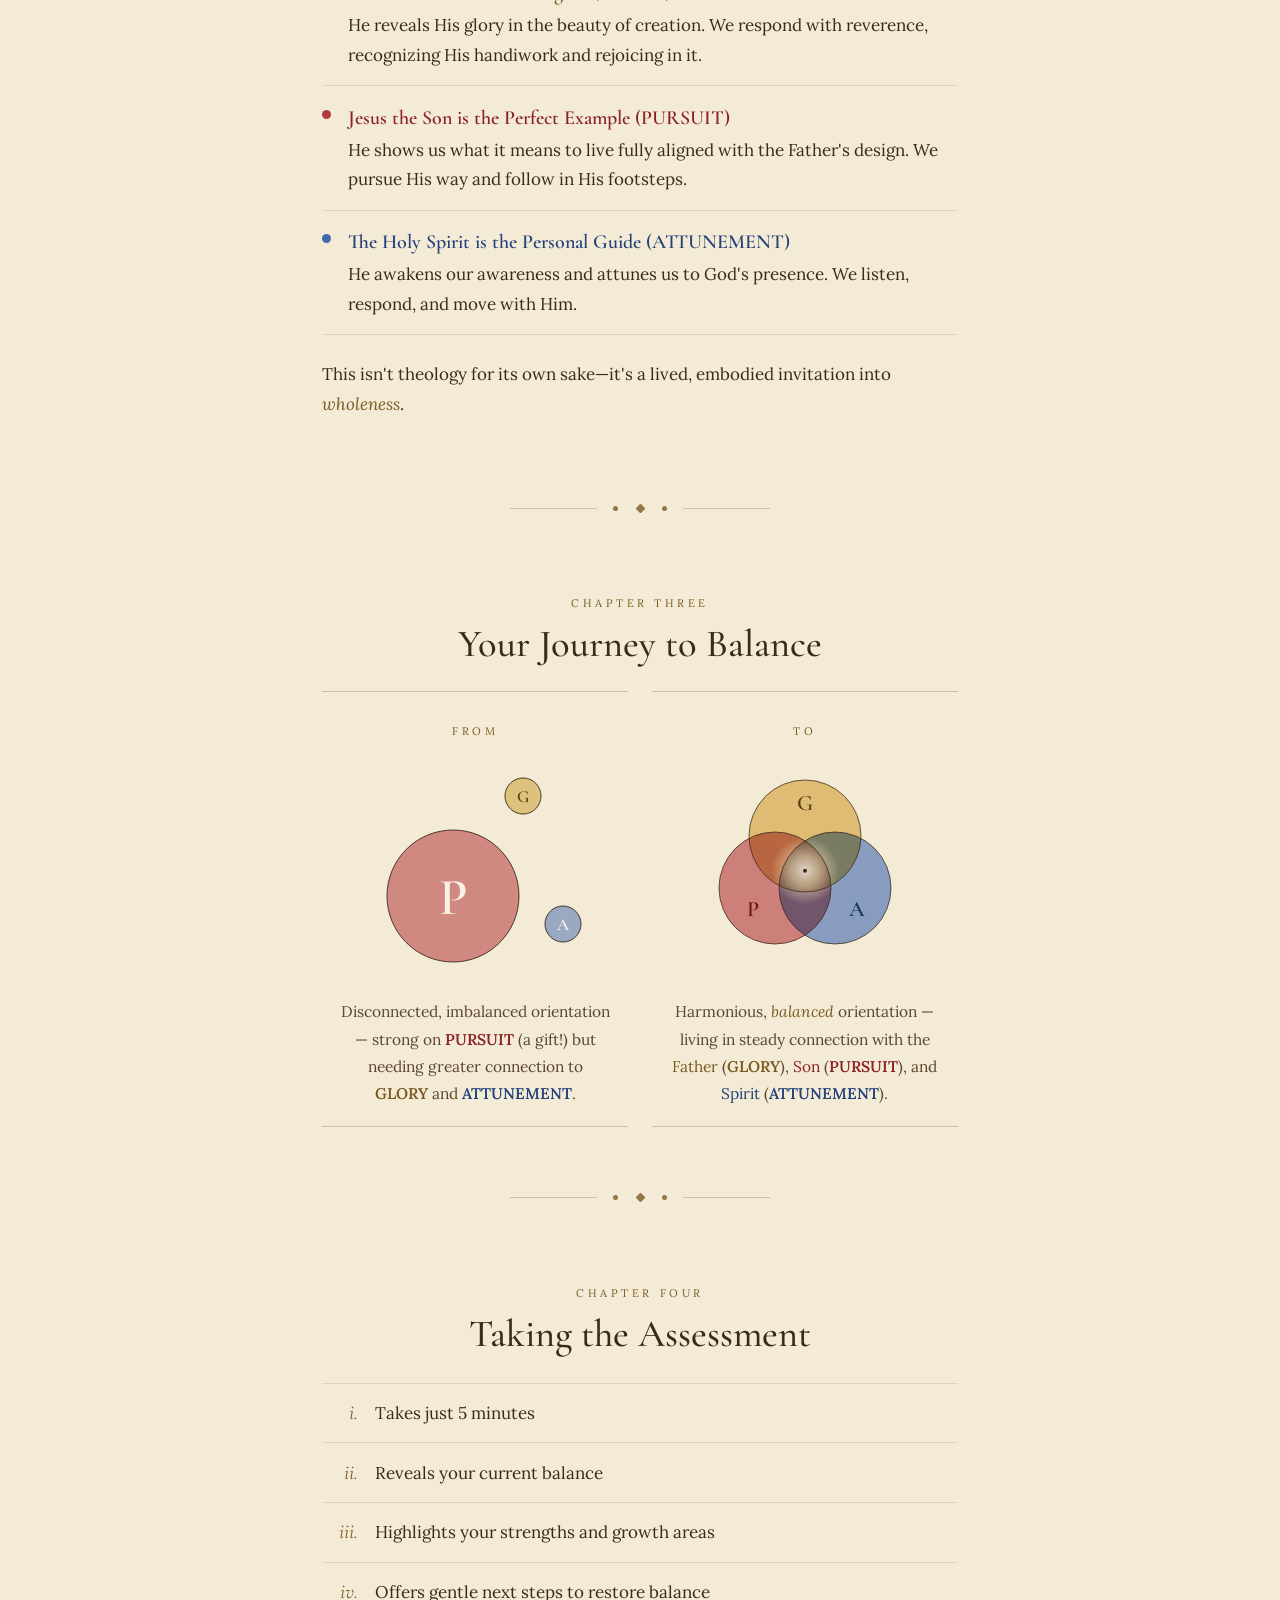
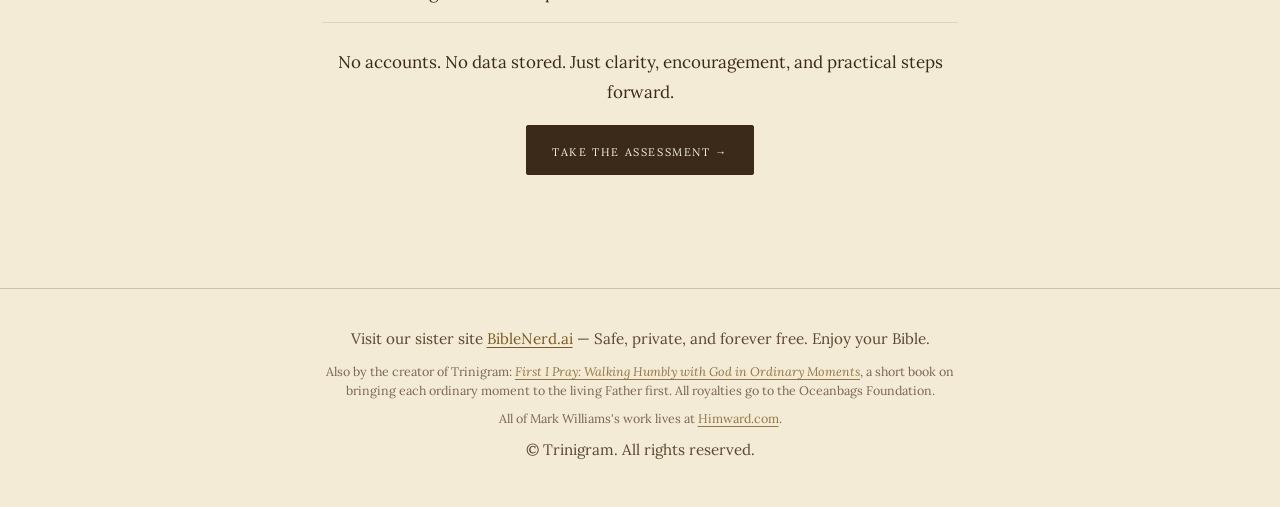
==== commit d0ae7d36: "Footer: link to Himward.com" ====
--- a/index.html
+++ b/index.html
@@ -146,6 +146,7 @@
   <footer class="site-footer">
     <p>Visit our sister site <a href="https://biblenerd.ai/" rel="noopener noreferrer">BibleNerd.ai</a> — Safe, private, and forever free. Enjoy your Bible.</p>
     <p class="fine-print">Also by the creator of Trinigram: <a href="https://firstipray.com/" rel="noopener noreferrer"><em>First I Pray: Walking Humbly with God in Ordinary Moments</em></a>, a short book on bringing each ordinary moment to the living Father first. All royalties go to the Oceanbags Foundation.</p>
+    <p class="fine-print">All of Mark Williams's work lives at <a href="https://himward.com/" rel="noopener noreferrer">Himward.com</a>.</p>
     <p>© Trinigram. All rights reserved.</p>
   </footer>
 </body>
